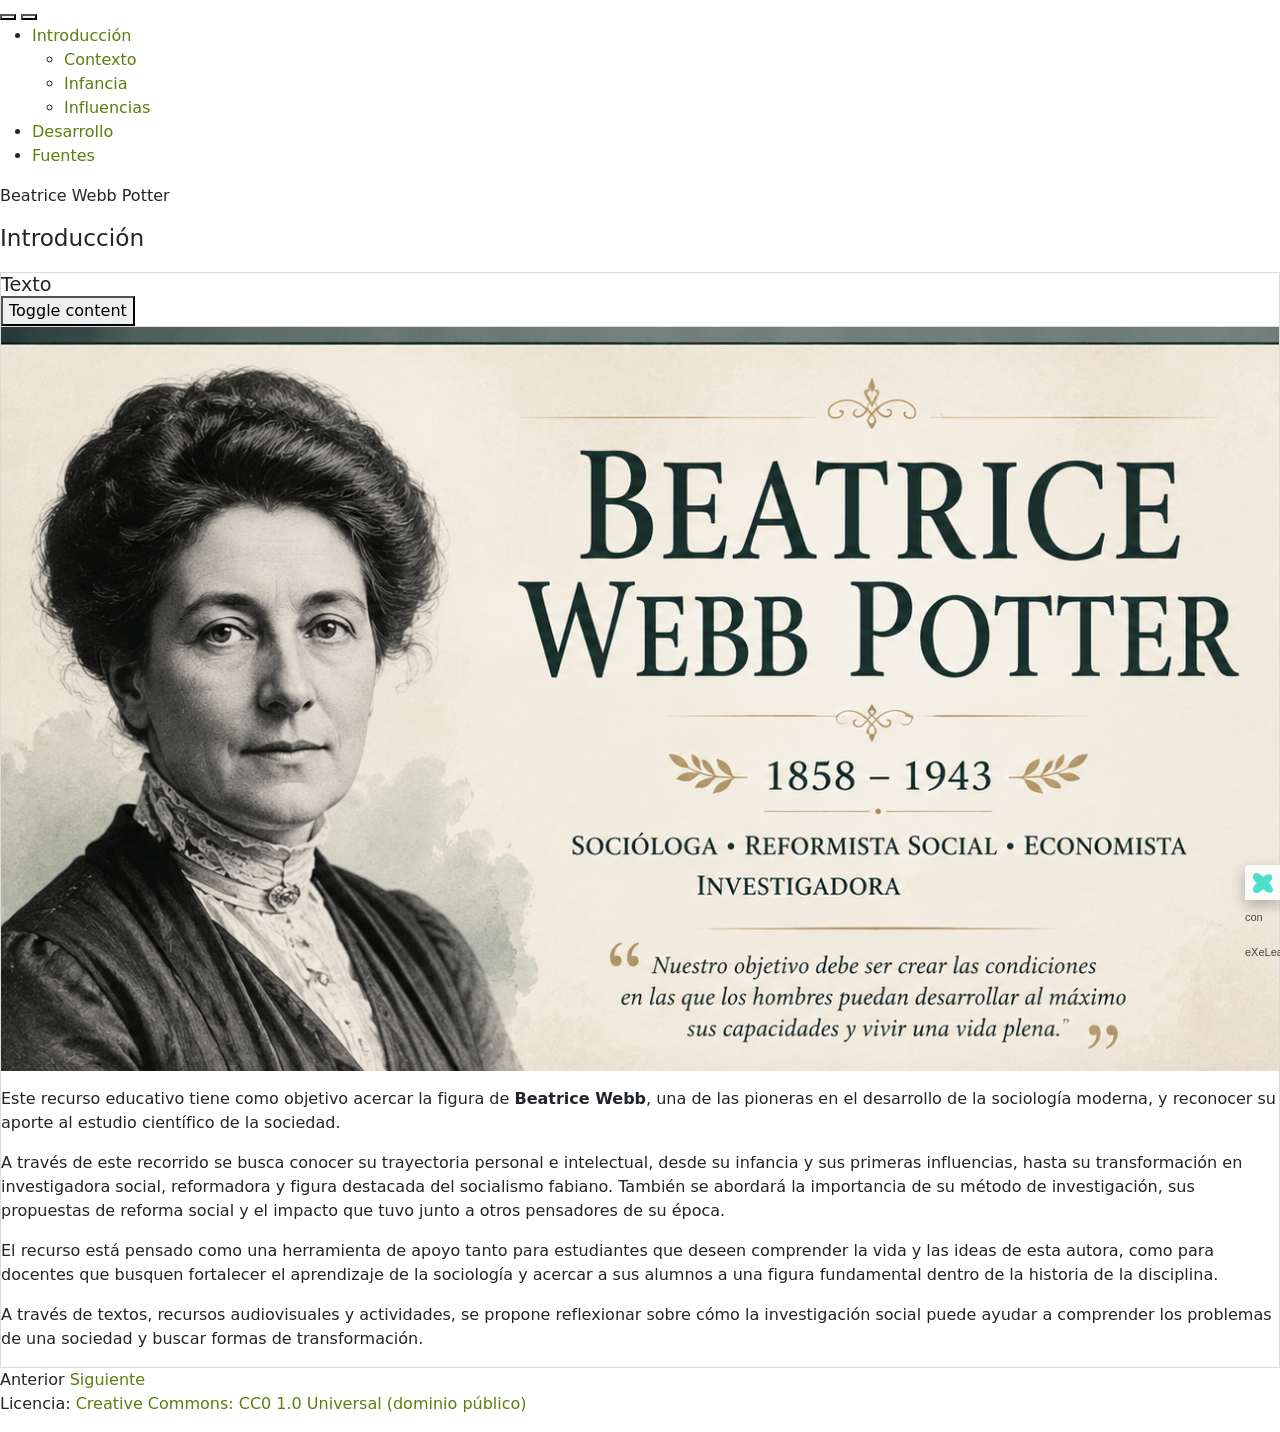
==== index.html @ 9eee787b "Initial commit" ====
<!DOCTYPE html>
<html lang="es" id="exe-index">
<head>
<meta charset="utf-8">
<meta name="generator" content="eXeLearning v4.0.1">
<meta name="viewport" content="width=device-width, initial-scale=1">
<link rel="license" type="text/html" href="https://creativecommons.org/publicdomain/zero/1.0/">
<title>Beatrice Webb Potter</title>
<link rel="icon" type="image/x-icon" href="libs/favicon.ico">
<script>document.querySelector("html").classList.add("js");</script><script src="libs/jquery/jquery.min.js"> </script><script src="libs/common_i18n.js"> </script><script src="libs/common.js"> </script><script src="libs/exe_export.js"> </script><script src="libs/bootstrap/bootstrap.bundle.min.js"> </script><link rel="stylesheet" href="libs/bootstrap/bootstrap.min.css">
<script src="idevices/text/text.js"></script><link rel="stylesheet" href="idevices/text/text.css">
<link rel="stylesheet" href="content/css/base.css"><script src="theme/style.js"> </script><link rel="stylesheet" href="theme/style.css">
</head>
<body class="exe-export exe-web-site">
<script>document.body.className+=" js"</script>
<div class="exe-content exe-export pre-js siteNav-hidden"><a href="#d0e32683-0c1b-454d-bd46-fad62fa782c4" id="skipNav">Skip to content</a> <nav id="siteNav">
<ul>
<li class="active"> <a href="index.html" class="active main-node daddy">Introducción</a>
<ul class="other-section">
<li> <a href="html/contexto.html" class="no-ch">Contexto</a>
</li>
<li> <a href="html/infancia.html" class="no-ch">Infancia</a>
</li>
<li> <a href="html/influencias.html" class="no-ch">Influencias</a>
</li>
</ul>
</li>
<li> <a href="html/desarrollo.html" class="daddy">Desarrollo</a>
<ul class="other-section">
<li> <a href="html/backup---charles-booth.html" class="no-ch">Backup - Charles Booth</a>
</li>
<li> <a href="html/socialismo---socialismo-fabiano.html" class="no-ch">Socialismo - Socialismo Fabiano</a>
</li>
<li> <a href="html/legado.html" class="no-ch">Legado</a>
</li>
<li> <a href="html/obras.html" class="no-ch">Obras</a>
</li>
</ul>
</li>
<li> <a href="html/fuentes.html" class="no-ch">Fuentes</a>
</li>
</ul>
</nav><main id="d0e32683-0c1b-454d-bd46-fad62fa782c4" class="page"> 
<header class="main-header">
<div class="package-header"><p class="package-title">Beatrice Webb Potter</p></div>
<div class="page-header"><h1 class="page-title">Introducción</h1></div>
</header><div id="page-content-d0e32683-0c1b-454d-bd46-fad62fa782c4" class="page-content">
<article id="block-mqtwwbau-8xvc89vkr" class="box">
<header class="box-head no-icon">
<h1 class="box-title">Texto</h1>
<button class="box-toggle box-toggle-on" title="Toggle content">
<span>Toggle content</span>
</button></header>
<div class="box-content">
<div id="idevice-1782416725300-4df7bjcok" class="idevice_node text" data-idevice-path="idevices/text/" data-idevice-type="text" data-idevice-component-type="json" data-idevice-json-data="{&quot;ideviceId&quot;:&quot;idevice-1782416725300-4df7bjcok&quot;}">
<div class="exe-text-template">
    <p><img src="content/resources/ellabea.png" title="Beatrice" width="1292" height="752" alt="Biografía " /></p>
<p>Este recurso educativo tiene como objetivo acercar la figura de <strong>Beatrice Webb</strong>, una de las pioneras en el desarrollo de la sociología moderna, y reconocer su aporte al estudio científico de la sociedad.</p>
<p>A través de este recorrido se busca conocer su trayectoria personal e intelectual, desde su infancia y sus primeras influencias, hasta su transformación en investigadora social, reformadora y figura destacada del socialismo fabiano. También se abordará la importancia de su método de investigación, sus propuestas de reforma social y el impacto que tuvo junto a otros pensadores de su época.</p>
<p>El recurso está pensado como una herramienta de apoyo tanto para estudiantes que deseen comprender la vida y las ideas de esta autora, como para docentes que busquen fortalecer el aprendizaje de la sociología y acercar a sus alumnos a una figura fundamental dentro de la historia de la disciplina.</p>
<p>A través de textos, recursos audiovisuales y actividades, se propone reflexionar sobre cómo la investigación social puede ayudar a comprender los problemas de una sociedad y buscar formas de transformación.</p>
</div>
</div>
</div>
</article>
</div></main><div class="nav-buttons">
<span class="nav-button nav-button-left" aria-hidden="true"><span>Anterior</span></span>
<a href="html/contexto.html" title="Siguiente" class="nav-button nav-button-right"><span>Siguiente</span></a>
</div>
<footer id="siteFooter"><div id="siteFooterContent"> <div id="packageLicense" class="cc cc-0"> <p> <span class="license-label">Licencia: </span><a href="https://creativecommons.org/publicdomain/zero/1.0/" class="license">Creative Commons: CC0 1.0 Universal (dominio público)</a></p>
</div>
</div></footer>
</div>
<p id="made-with-eXe"> <a href="https://exelearning.net/" target="_blank" rel="noopener"> <span>Creado con eXeLearning <span>(Ventana nueva)</span></span></a></p>
</body>
</html>
---- idevices/text/text.css ----
/* Text iDevice (export CSS) */
.exe-text-activity > div {
    display: flow-root;
}

.exe-text-activity div.inline {
    display: flex;
}

.exe-text-activity div.inline dt {
    margin: 0 0 0 auto;
}

.exe-text-activity div.inline dd {
    margin-left: 10px;
}

.idevice_node.text .iDevice_buttons.feedback-button {
    margin-bottom: 1em;
}
---- content/css/base.css ----
.exe-content{
  background: #fff;
}

.exe-content .page-title{
  font-size: 1.45em;
}

.exe-content .box{
  margin-top: 20px;
  border: 1px solid #dbdbdb;
}

.exe-content .box-head {
  border-bottom: 1px solid #dbdbdb;
}

.exe-export .no-header .box-head {
  border-bottom: 0;
}

.exe-content .box-head .box-title {
  margin: 0;
  font-size: 1.2em;
}

.exe-content a{
  color: #5a7f0c;
}

.exe-content a:hover,
.exe-content a:focus{
  color: #71a300;
}

.exe-content h2{
  font-size: 1.45em;
}
.exe-content h3{
  font-size: 1.35em;
}
.exe-content h4{
  font-size: 1.25em;
}
.exe-content h5{
  font-size: 1.15em;
}

.exe-content a {
    text-decoration: none
}

.exe-content a:hover,
.exe-content a:focus {
    text-decoration: underline
}

/* Underlined links */
.box-content a {
    text-decoration: underline;
}
.box-content a:hover {
    text-decoration: none;
}
.box-content a:focus {
    text-decoration: underline;
}

@media print {
    .external-iframe-src {
        display: block !important;
        margin: 2em 0;
        font-size: .95em;
        text-align: center
    }

    #made-with-eXe {
        display: none
    }
}

.external-iframe {
    border: 0
}

.pre-code {
    background: #112C4A;
    color: #E7ECF1;
    font-family: Monaco, Courier, monospace;
    border-radius: 9px;
    font-size: 12px;
    margin: 2em 1em;
    overflow: auto;
    padding: 20px
}

.highlighted-code {
    margin: 2em 1em;
}

.exe-dl {
    margin-bottom: 2em;
    margin-left: 1.5em
}

.exe-dl dt {
    font-weight: bold
}

.exe-dl dd {
    margin: 1em 1.5em
}

.js .exe-dl dt {
    margin: 1.2em 0 0 0
}

.exe-dl dt a {
    text-decoration: underline
}

.exe-dl .icon {
    font-family: Arial, sans-serif;
    display: block;
    width: 20px;
    height: 20px;
    font-size: 16px;
    margin-right: 1em;
    line-height: 20px;
    text-align: center;
    float: left;
    border-radius: 2px;
    position: relative
}

@media all and (min-width: 1px) {
    .exe-dl dt a {
        align-items: center;
        display: flex;
        text-decoration: none
    }

    .exe-dl .icon {
        height: 18px;
        line-height: 18px;
        width: 18px;
        padding: 1px;
        font: 18px monospace;
        font-weight: bold;
        display: flex;
        justify-content: center;
        align-items: center
    }
}

.exe-dl-toggler {
    height: 20px;
    margin: 1.5em
}

.exe-dl-toggler a {
    margin-left: 0;
    font-weight: bold
}

.js .exe-dl dd {
    display: none;
    padding-left: 0;
    margin: 1em 1em 1em 37px
}

/* Math */
.exe-math {
    display: block;
    margin: 2em 0
}

.exe-math,
.MathJax_Display {
    text-align: left !important
}

.exe-math.position-center,
.position-center .MathJax_Display,
[style*="text-align: center"] .MathJax_Display {
    text-align: center !important
}

.exe-math.position-right,
.position-right .MathJax_Display,
[style*="text-align: right"] .MathJax_Display {
    text-align: right !important
}

.js .show-image .exe-math-code,
.js .show-code .exe-math-img {
    display: none
}

.exe-math-links {
    font-size: .85em
}

.exe-math-inline {
    display: inline;
    margin: 0 .1em !important
}

/* TinyMCE: Images and media */
.exe-figure {
    margin: 2em 0;
    max-width: 100%
}

.position-center {
    margin: 2em auto
}

.position-right {
    margin: 2em 0 2em auto
}

.float-left {
    float: left;
    margin: .5em 1.5em 1em 0
}

.float-right {
    float: right;
    margin: .5em 0 1em 2em
}

.figcaption {
    padding-top: .2em
}

.figcaption.header {
    padding-top: 0;
    padding-bottom: .2em
}

/* TinyMCE templates */
.exe-layout-2-cols,
.exe-layout-3-cols {
    width: 100%
}

.exe-col{
    box-sizing: content-box;
}

.exe-layout-2-cols .exe-col {
    float: left;
    width: 49%
}

.exe-layout-2-cols .exe-col-1 {
    padding-right: 1%
}

.exe-layout-2-cols .exe-col-2 {
    padding-left: 1%
}

.exe-layout-2-30-70 .exe-col {
    width: 69%
}

.exe-layout-2-30-70 .exe-col-1 {
    width: 29%
}

.exe-layout-2-70-30 .exe-col {
    width: 29%
}

.exe-layout-2-70-30 .exe-col-1 {
    width: 69%
}

.exe-layout-3-cols .exe-col {
    float: left;
    width: 32%
}

.exe-layout-3-cols .exe-col-1,
.exe-layout-3-cols .exe-col-2 {
    padding-right: 2%
}

pre.mermaid {
    margin: 1.5em 0;
    text-align: center;
    width: 100%;
    min-width: 200px;
}

/* Blocks */
.exe-block-warning {
    background: #FCF8E3;
    color: #796034;
    border: 1px solid #FAEBCC;
    padding: 0 1em;
    border-radius: 4px
}

p.exe-block-warning {
    padding: 1em
}

.exe-block-alert {
    background: #ffc;
    color: #855000;
    border: 1px solid #FFF099;
    padding: 0 1em;
    border-radius: 4px
}

p.exe-block-alert {
    padding: 1em
}

.exe-block-danger {
    background: #FEF0EF;
    color: #973C3B;
    border: 1px solid #F3DADD;
    padding: 0 1em;
    border-radius: 4px
}

p.exe-block-danger {
    padding: 1em
}

.exe-block-info {
    background: #E1F1F9;
    color: #2B627D;
    border: 1px solid #C9EDF4;
    padding: 0 1em;
    border-radius: 4px
}

p.exe-block-info {
    padding: 1em
}

.exe-block-success {
    background: #E5F3E0;
    color: #336634;
    border: 1px solid #DEEDD1;
    padding: 0 1em;
    border-radius: 4px
}

p.exe-block-success {
    padding: 1em
}

.exe-content .exe-block-warning a,
.exe-content .exe-block-warning a:hover,
.exe-content .exe-block-warning a:focus {
    color: #4F360A
}

.exe-content .exe-block-alert a,
.exe-content .exe-block-alert a:hover,
.exe-content .exe-block-alert a:focus {
    color: #5B2600
}

.exe-content .exe-block-danger a,
.exe-content .exe-block-danger a:hover,
.exe-content .exe-block-danger a:focus {
    color: #6D1211
}

.exe-content .exe-block-info a,
.exe-content .exe-block-info a:hover,
.exe-content .exe-block-info a:focus {
    color: #063853
}

.exe-content .exe-block-success a,
.exe-content .exe-block-success a:hover,
.exe-content .exe-block-success a:focus {
    color: #093C0A
}

div.exe-block-warning,
div.exe-block-alert,
div.exe-block-danger,
div.exe-block-info,
div.exe-block-success {
    margin: 1em 0
}

/* RTL support */
body [dir='rtl'] {
    text-align: start
}

/* Autoclear */
.exe-content .idevice_body,
.exe-clear {
    overflow: auto
}

/* JavaScript on/offf */
.js-hidden {
    display: none;
}

.exe-hidden,
.js-required,
.js .js-hidden,
.exe-mindmap-code {
    display: none
}

.js .js-required {
    display: block
}

.box-toggle {
    display: none;
}

.js .box-toggle {
    display: inline-block;
}

.sr-av,
.js .js-sr-av,
.exe-hidden-accessible,
.js .exe-tooltip-text {
    position: absolute;
    overflow: hidden;
    clip: rect(0 0 0 0);
    clip: rect(0, 0, 0, 0);
    height: 0
}

/* Tables */
.exe-table {
    margin: 2em auto;
    max-width: 100%;
    border: 1px solid #CCC;
    border-collapse: collapse;
    border-spacing: 0
}

.exe-table tr {
    background: #fff
}

.exe-table caption {
    padding: .5em 0;
    text-align: center;
    font-style: italic;
    caption-side: top;
}

.exe-table td,
.exe-table th {
    border: 1px solid #CCC;
    margin: 0;
    padding: 0.5em 1em
}

.exe-table thead {
    background: #ddd;
    color: #000;
    text-align: left
}

.exe-table tr:nth-child(2n-1) td,
.exe-table tbody tr:nth-child(2n-1) th {
    background: #F4F4F4
}

.exe-table tbody tr:nth-child(2n) th {
    background: #F4F4F4
}

.exe-table tbody tr:nth-child(2n-1) th {
    background: #E4E4E4
}

.exe-table thead+tbody tr:nth-child(2n) th {
    background: #fff
}

.exe-table thead+tbody tr:nth-child(2n-1) th {
    background: #F4F4F4
}

.exe-table-minimalist {
    margin: 2em auto;
    border-collapse: collapse
}

.exe-table-minimalist tr {
    background: #fff
}

.exe-table-minimalist thead th {
    color: #000;
    padding: .6em 1.5em .6em .8em;
    border-bottom: 2px solid #CCC;
    text-align: left
}

.exe-table-minimalist td,
.exe-table-minimalist tbody th {
    border-bottom: 1px solid #ccc;
    color: #555;
    padding: .5em 1.5em .5em .8em
}

.exe-table-minimalist tbody tr:hover td,
.exe-table-minimalist tbody tr:hover th {
    color: #222
}

.exe-table-minimalist tr:nth-child(2n-1) td,
.exe-table-minimalist tbody tr:nth-child(2n-1) th {
    background: #F9F9F9
}

.exe-table-minimalist caption {
    text-align: center;
    font-style: italic;
    border-bottom: 2px solid #CCC;
    padding: .6em 0
}

/* Responsive tables */
.exe-table-responsive {
    display: block;
    overflow-x: auto;
    border: none
}

.exe-table-responsive,
.exe-table-responsive th,
.exe-table-responsive tr,
.exe-table-responsive td {
    width: auto !important
}

/* Tooltips */
body .qtip {
    font-size: .85em;
    line-height: 1.5em
}

.qtip .exe-tooltip-text {
    position: relative;
    overflow: auto;
    clip: auto;
    height: auto
}

/* Structured lists */
ol.auto-numbered {
    counter-reset: item
}

.auto-numbered ol {
    counter-reset: item
}

.auto-numbered li {
    display: block
}

.auto-numbered li:before {
    content: counters(item, ".") ".- ";
    counter-increment: item
}

/* Blockquote + Cite */
.exe-quote-cite cite {
    display: block;
    text-align: right;
    margin-top: -.5em
}

/* File information */
.exe-link-data {
    font-size: .8em;
    margin: 0 .2em
}

.exe-link-data abbr {
    cursor: help
}

/* Quote With Authorship */
.styled-qc {
    font-family: Georgia, serif;
    font-style: italic;
    margin: 1.5em 2.5em;
    padding: 0.25em 3.5em;
    position: relative
}

.styled-qc:before {
    display: block;
    content: "\201C";
    font-size: 5em;
    position: absolute;
    left: 0;
    top: -20px
}

/* Responsive design */
iframe,
object,
embed {
    max-width: 100%
}

img,
video {
    max-width: 100%;
    height: auto
}

@media all and (max-width: 992px) {
    .exe-layout-3-cols .exe-col {
        float: none;
        width: 100%;
        padding: 0
    }

    .exe-layout-3-cols .exe-col .exe-figure {
        margin: 2em auto
    }
}

@media all and (max-width: 780px) {
    .styled-qc {
        margin: 1.5em .5em
    }

    .exe-layout-2-cols .exe-col {
        float: none;
        width: 100%;
        padding: 0
    }

    .exe-layout-2-cols .exe-col .exe-figure {
        margin: 2em auto
    }
}

/* Made with eXeLearning */
#made-with-eXe {
    margin: 0;
    position: fixed;
    bottom: 0;
    right: 0
}

#made-with-eXe a {
    text-decoration: none;
    box-shadow: rgba(0, 0, 0, 0.35) 0px 5px 15px;
    border-top-left-radius: 4px;
    color: #222;
    font-size: 11px;
    font-family: Arial, sans-serif;
    line-height: 35px;
    width: 35px;
    height: 35px;
    background: #fff url(../img/exe_powered_logo.png) no-repeat 3px 50%;
    display: block;
    background-size: auto 20px;
    text-decoration: none;
    transition: .5s;
    opacity: .8
}

#made-with-eXe span {
    padding-left: 35px;
    padding-right: 5px
}

#made-with-eXe span span {
    position: absolute;
    overflow: hidden;
    clip: rect(0 0 0 0);
    clip: rect(0, 0, 0, 0);
    height: 0
}

#made-with-eXe a:hover {
    width: auto;
    padding: 0 5px;
    background-position: 5px 50%;
    opacity: 1
}

/* Search bar */
#exe-client-search-reset {
    display: none;
}
#exe-client-search-reset.visible {
    display: inline;
}
.exe-client-search-result{
    padding:0;
    background-color: #FFF3A0;
    color: #1A1A1A;
}

/* Box toggler */
.exe-export article.minimized .box-content{
    display: none;
}

/* BOX no visible */
.exe-export article.novisible.box{
    display: none  !important;
}

/* iDevice no visible */
.exe-export article.box .idevice_node.novisible{
    display: none  !important;
}

/* Teacher mode */
html:not(.mode-teacher) .js .teacher-only {
    display: none !important;
}

/* ========================================
   Architecture v3.1 - Common Theme Overrides
   ========================================
   These rules support the new HTML structure and
   load BEFORE theme-specific styles.
   ======================================== */

/* Navigation: Hide nested sections by default, show active paths */
#siteNav .other-section {
    display: none;
}
#siteNav li.active > .other-section,
#siteNav li.current-page-parent > .other-section {
    display: block;
}

/* Site footer extra section */
#siteFooterExtra {
    margin-bottom: 2em;
    color: #555;
    font-size: 0.95em;
}

/* Skip navigation link */
#skipNav {
    position: fixed;
    top: -50px;
    left: 50%;
    transform: translateX(-50%);
    background-color: #000;
    color: #fff;
    text-align: center;
    font-weight: bold;
    font-size: 0.95em;
    text-decoration: underline;
    padding: 0.5em 1em;
    z-index: 1000;
    display: inline-block;
    box-shadow: 0 2px 5px rgba(0,0,0,0.3);
    outline: 3px solid #fff;
    outline-offset: -3px;
    transition: top 0.3s ease, opacity 0.3s ease;
}

#skipNav:focus {
    top: 5px;
}

/* Print styles for header elements */
@media print {
    body #header,
    body #emptyHeader,
    body #nodeDecoration {
        height: auto !important;
        min-height: 0;
        border: none;
        padding: 0;
    }
    body #headerContent {
        padding-top: 40px;
    }
}
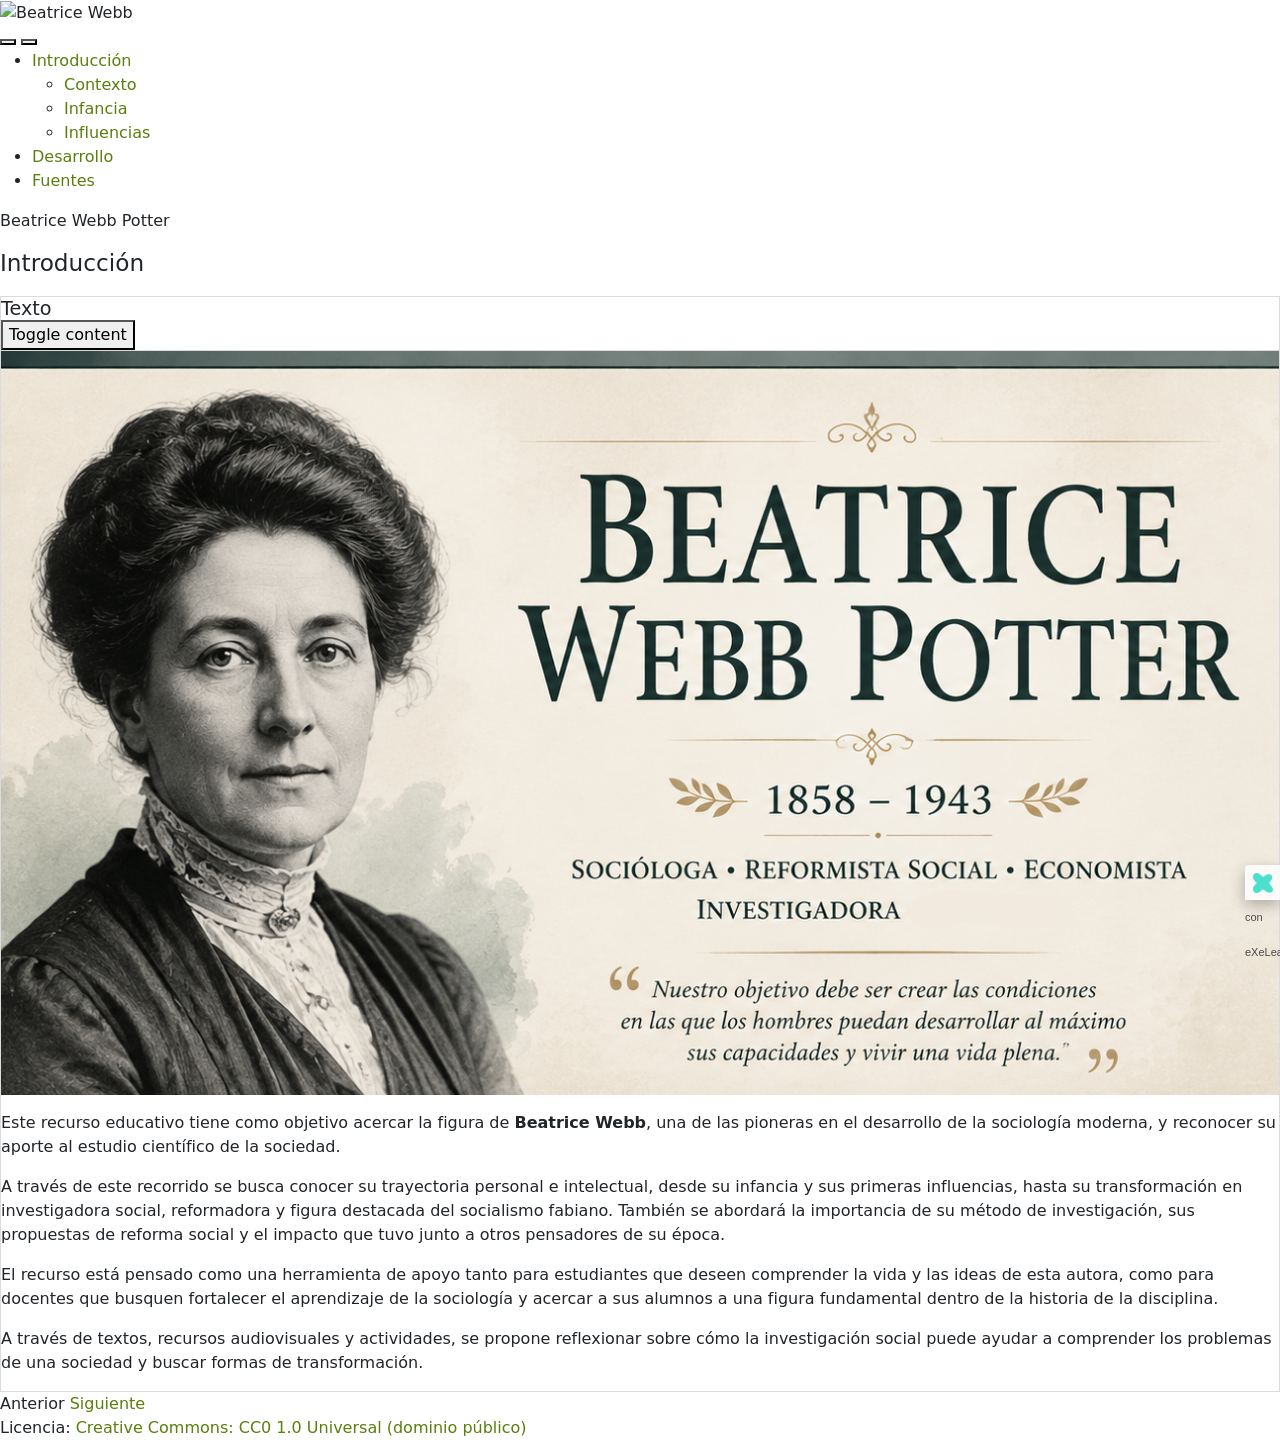
==== commit 1fcad5bf: "Update index.html" ====
--- a/index.html
+++ b/index.html
@@ -12,6 +12,9 @@
 <link rel="stylesheet" href="content/css/base.css"><script src="theme/style.js"> </script><link rel="stylesheet" href="theme/style.css">
 </head>
 <body class="exe-export exe-web-site">
+<header class="cabecera">
+<img src="images/cabecera.png" alt="Beatrice Webb">
+</header>
 <script>document.body.className+=" js"</script>
 <div class="exe-content exe-export pre-js siteNav-hidden"><a href="#d0e32683-0c1b-454d-bd46-fad62fa782c4" id="skipNav">Skip to content</a> <nav id="siteNav">
 <ul>
@@ -73,4 +76,4 @@
 </div>
 <p id="made-with-eXe"> <a href="https://exelearning.net/" target="_blank" rel="noopener"> <span>Creado con eXeLearning <span>(Ventana nueva)</span></span></a></p>
 </body>
-</html>+</html>
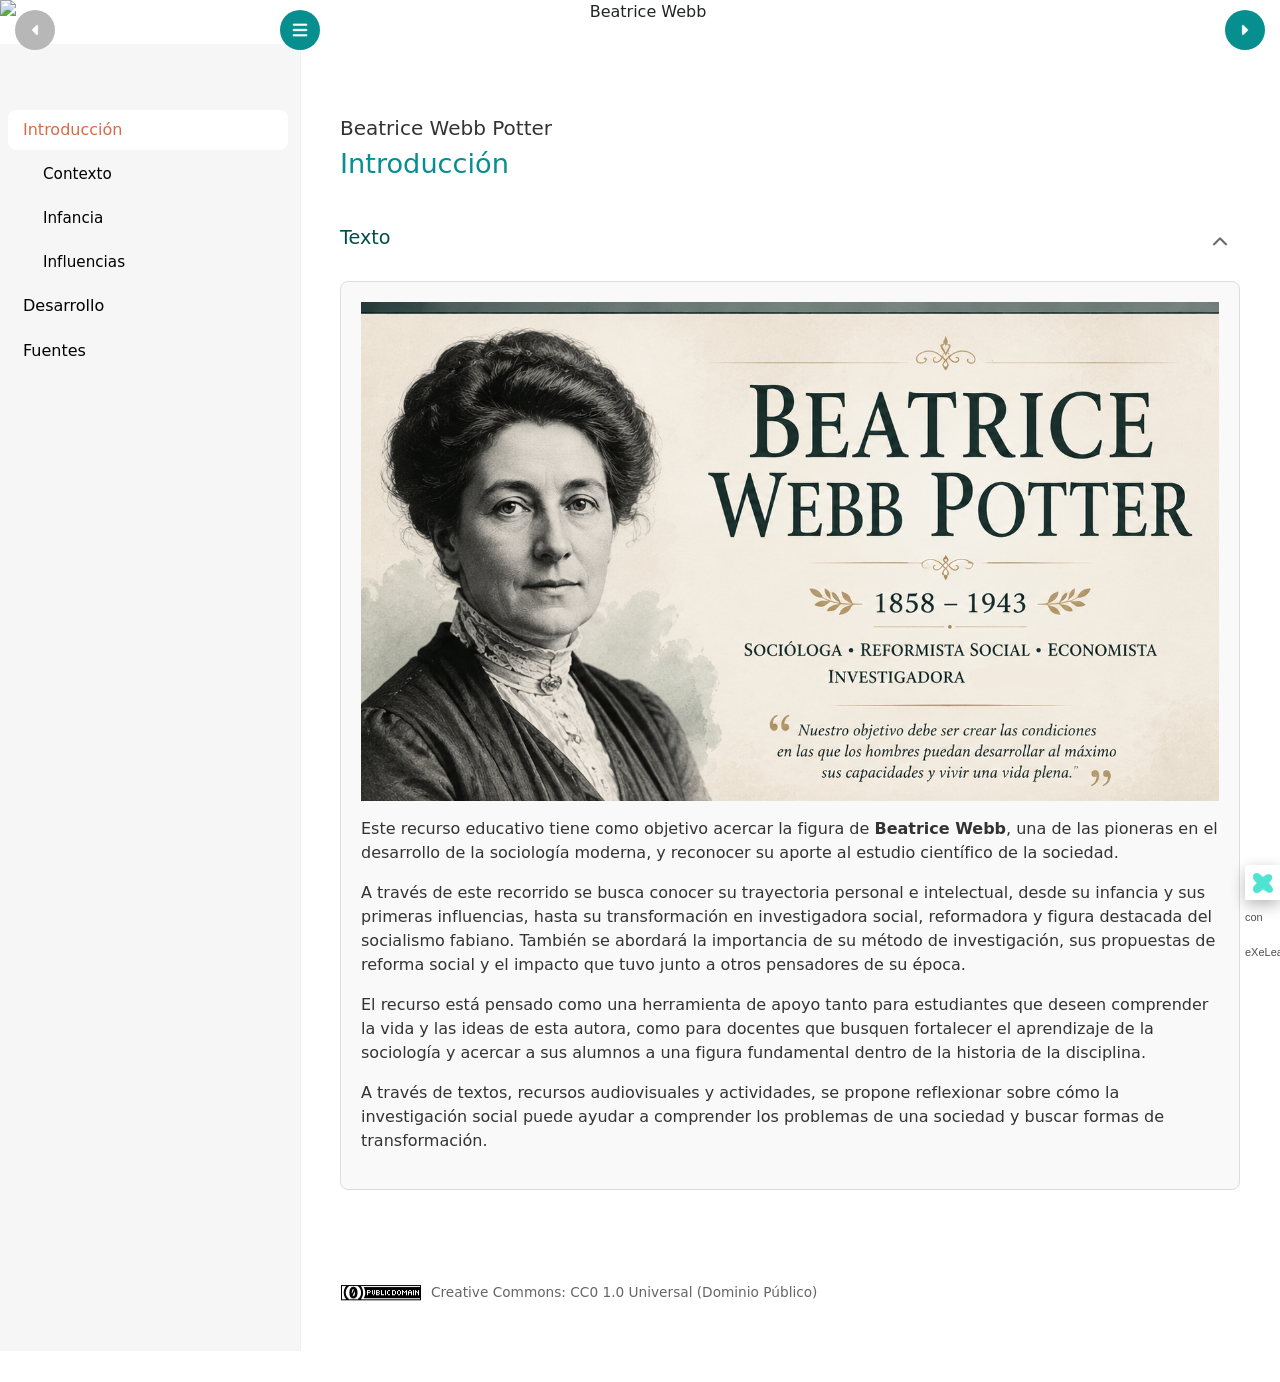
==== commit f6cc5a5f: "Update index.html" ====
--- a/index.html
+++ b/index.html
@@ -13,7 +13,7 @@
 </head>
 <body class="exe-export exe-web-site">
 <header class="cabecera">
-<img src="images/cabecera.png" alt="Beatrice Webb">
+<img src="content/resources/cabecera.png" alt="Beatrice Webb">
 </header>
 <script>document.body.className+=" js"</script>
 <div class="exe-content exe-export pre-js siteNav-hidden"><a href="#d0e32683-0c1b-454d-bd46-fad62fa782c4" id="skipNav">Skip to content</a> <nav id="siteNav">
--- a/theme/style.css
+++ b/theme/style.css
@@ -0,0 +1,795 @@
+/* Default style (to review) */
+
+body.exe-export {
+    padding: 1em 0;
+}
+
+body.exe-web-site {
+    padding: 0;
+}
+
+.exe-content a {
+    color: #d76b4a;
+}
+
+.exe-content a:hover,
+.exe-content a:focus {
+    color: #993d28;
+}
+
+#node-content-container.exe-content #node-content {
+    padding-top: 20px;
+    padding-bottom: 20px;
+    max-width: 1280px;
+    margin: 0 auto;
+    display: block;
+}
+
+.exe-content {
+    color: #333;
+    background-color: #fff;
+}
+
+.js .exe-export .exe-content {
+    min-height: 100vh;
+}
+
+/* iframe */
+.js .in-iframe .exe-content {
+    min-height: 0;
+}
+
+.exe-content .package-title {
+    font-size: 1.25rem;
+    font-weight: 300;
+    margin-bottom: .4em;
+    line-height: 1.2em;
+}
+
+.exe-content .page-title {
+    color: #078e8e;
+    font-size: 1.7rem;
+    text-align: left;
+}
+
+.exe-single-page .package-header .package-title {
+    color: #333;
+    font-size: 1.25rem;
+    font-weight: 300;
+    text-align: left;
+    margin-bottom: 2em;
+}
+
+.exe-single-page .package-node {
+    margin-bottom: 3.5em;
+}
+
+.exe-single-page .package-subtitle {
+    top: -2.1em;
+}
+
+.exe-single-page main.page>section {
+    min-height: 4em;
+}
+
+.exe-content .box {
+    margin: 20px 0;
+    border: none;
+    background-color: #fff;
+}
+
+.exe-web-site .exe-content .box {
+    margin: 40px 0;
+}
+
+.exe-content .box-head {
+    border-bottom: 0;
+}
+
+#node-content-container .box-content {
+    background: #FCFCFC;
+    border: 1px solid #ECECEC;
+    padding: 10px;
+    border-radius: 8px;
+}
+article.box.idevice-element-in-content[mode="export"] .idevice_node {
+    background: none;
+}
+
+#node-content-container.exe-content .box.hidden-idevices {
+    border-style: solid;
+}
+
+.exe-content .box header {
+    min-height: 60px;
+}
+
+.exe-content .box-title {
+    color: #054d4d;
+    font-size: 1.5rem;
+}
+
+.exe-content .box-head .exe-icon {
+    float: left;
+}
+
+.exe-web-site .page-content,
+#exe-client-search,
+.exe-web-site main>header,
+.exe-web-site #siteFooterContent,
+.exe-export .exe-content {
+    max-width: 1280px;
+    padding: 0 20px;
+    margin: 0 auto;
+}
+
+.exe-web-site .exe-content {
+    max-width: none;
+    padding: 0;
+}
+
+.exe-export main {
+    padding-top: 1.5em;
+}
+
+.exe-web-site main {
+    padding-top: 4.5em;
+}
+
+/* siteNav */
+#siteNav {
+    float: left;
+    background: #f6f6f6;
+    width: 300px;
+    padding-top: 66px;
+    padding-left: 8px;
+}
+
+.exe-web-site .exe-content {
+    box-shadow:
+        inset 300px 0 0 0 #f6f6f6,
+        inset 301px 0 0 0 #f0f0f0;
+}
+
+/* False left column in iframe */
+html.js .in-iframe.exe-web-site::after {
+    content: "";
+    position: absolute;
+    top: 0;
+    left: 0;
+    width: 301px; /* fake column width */
+    height: 100%;
+    background:#f6f6f6;
+    /* simulate border-right */
+    box-shadow: inset -1px 0 0 0 #f0f0f0;
+    pointer-events: none;
+    z-index: -1;
+}
+/* No false left column when the menu is hidden */
+body.siteNav-off::after{
+    display: none;
+}
+
+#siteFooter {
+    margin-bottom: 2em;
+    color: #555;
+    font-size: 0.95em;
+}
+
+#siteNav .other-section {
+    display: none;
+}
+
+#sidebar-nav.fixed {
+    position: fixed;
+}
+
+body.siteNav-off #siteNav {
+    display: none;
+}
+
+body.siteNav-off .exe-content {
+    box-shadow: none;
+}
+
+.exe-web-site main.page {
+    padding-top: 4.5em;
+    padding-left: 320px;
+    padding-right: 20px;
+}
+
+.exe-web-site #siteFooter {
+    padding: 20px 20px 20px 320px;
+}
+
+body.siteNav-off main.page,
+body.siteNav-off #siteFooter {
+    padding-left: 20px;
+}
+
+#siteNav ul {
+    margin: 0;
+    padding: 0;
+    list-style: none;
+}
+
+#siteNav ul ul {
+    margin-top: 5px;
+}
+
+#siteNav li {
+    margin: 0 0 5px 0;
+    padding: 0;
+    list-style: none;
+}
+
+#siteNav a {
+    color: #000;
+    display: block;
+    padding: 8px 15px;
+    border-radius: 8px;
+    max-width: 280px;
+    transition: background-color 0.5s ease;
+}
+
+#siteNav a.active {
+    background: #fff;
+    color: #d76b4a;
+}
+
+#siteNav a.highlighted-link {
+    color: #d76b4a;
+    background: #ededed;
+}
+
+#siteNav a.highlighted-link:hover,
+#siteNav a.highlighted-link:focus {
+    background: #fff;
+}
+
+#siteNav a:hover {
+    background: #f2f2f2;
+    text-decoration: none;
+}
+
+#siteNav ul ul a {
+    padding-left: 35px;
+    font-size: 0.95em;
+}
+
+#siteNav ul ul ul a {
+    padding-left: 55px;
+    font-size: 0.9em;
+}
+
+#siteNav ul ul ul ul a {
+    padding-left: 75px;
+}
+
+/* pagination */
+.nav-buttons .nav-button,
+button.toggler {
+    position: fixed;
+    top: 10px;
+    left: 15px;
+    display: block;
+    width: 40px;
+    height: 40px;
+    background: #078e8e url(img/icons.png) no-repeat 0 0;
+    background-size: auto 40px;
+    border-radius: 50%;
+    z-index: 999;
+    border: 0;
+    transition: background-color 0.5s ease;
+}
+
+.nav-buttons span.nav-button {
+    cursor: not-allowed;
+    background-color: #b7b7b7;
+}
+
+.nav-buttons .nav-button-left {
+    background-position: -80px 0;
+}
+
+.nav-buttons .nav-button-right {
+    background-position: -120px 0;
+}
+
+button#searchBarTogger {
+    background-position: -40px 0;
+    display: none;
+}
+
+.exe-search-on #searchBarTogger {
+    display: inline;
+}
+
+button#siteNavToggler {
+    left: 280px;
+}
+
+button#searchBarTogger {
+    left: 330px;
+}
+
+body.siteNav-off button#siteNavToggler {
+    left: 65px;
+}
+
+body.siteNav-off button#searchBarTogger {
+    left: 115px;
+}
+
+.nav-buttons a:hover,
+.nav-buttons a:focus,
+button.toggler:hover,
+button.toggler:focus {
+    background-color: #066d6d;
+    border-color: #066d6d;
+}
+
+.nav-buttons .nav-button span,
+.box-toggle span,
+#exe-client-search-reset span,
+#packageLicense .license-label {
+    position: absolute;
+    clip: rect(1px 1px 1px 1px);
+    /* IE6, IE7 */
+    clip: rect(1px, 1px, 1px, 1px);
+}
+
+.package-subtitle {
+    font-size: .95em;
+    color: #666;
+    position: relative;
+    top: -.15em;
+}
+
+.nav-buttons .nav-button-right {
+    left: auto;
+    right: 15px;
+}
+
+/* Box toggler */
+.exe-export .box {
+    position: relative;
+}
+
+.exe-export .box-toggle {
+    width: 40px;
+    height: 40px;
+    background: url(img/icons.png) no-repeat -200px 0;
+    background-size: auto 40px;
+    border-radius: 50%;
+    border: 0;
+    position: absolute;
+    top: 0;
+    right: 0;
+    opacity: 0.6;
+}
+
+.exe-export .box-head:hover .box-toggle,
+.exe-export .box-toggle:focus {
+    opacity: 1;
+}
+
+.exe-export .no-header .box-toggle {
+    top: -10px;
+}
+
+.exe-export .minimized .box-toggle {
+    background-position: -160px 0;
+}
+
+#node-content-container.exe-content .box-head .exe-icon {
+    width: 60px;
+    height: 60px;
+    font-size: 40px;
+}
+
+#node-content-container.exe-content .box-head .exe-icon img {
+    height: 40px;
+}
+
+.exe-export .box-icon img {
+    display: block;
+    float: left;
+    margin-right: 10px;
+}
+
+.exe-export .box-icon img {
+    width: 40px;
+    height: auto;
+}
+
+.exe-export .box-title {
+    padding-top: 5px;
+}
+
+.exe-export .box.minimized .box-head {
+    border-bottom: 1px solid #ddd;
+}
+
+.exe-export .box.no-header.minimized .box-head {
+    border-color: #fff;
+}
+
+.exe-export .box .box-content {
+    background: #f9f9f9;
+    border: 1px solid #ddd;
+    padding: 20px;
+    border-radius: 8px;
+    overflow: auto;
+}
+
+.exe-export .box.no-header .box-content {
+    background: none;
+    border: none;
+    padding: 20px 0;
+}
+
+/* Search bar */
+#exe-client-search {
+    display: none;
+    margin-bottom: 30px;
+}
+
+#exe-client-search-text {
+    max-width: 80%;
+    max-width: calc(100% - 90px);
+    display: inline;
+}
+
+#exe-client-search-submit {
+    text-indent: -999em;
+    background: #078e8e url(img/icons.png) no-repeat -41px -1px;
+    background-size: auto 40px;
+    width: 38px;
+    height: 38px;
+    border: none;
+    border-radius: 4px;
+}
+
+#exe-client-search-reset.visible {
+    background: url(img/icons.png) no-repeat -242px -1px;
+    background-size: auto 40px;
+    width: 38px;
+    height: 38px;
+    display: inline-block;
+    vertical-align: middle;
+    position: relative;
+    top: -3px;
+    left: -5px;
+    opacity: 0.6;
+    border-radius: 4px;
+}
+
+#exe-client-search-reset:hover,
+#exe-client-search-reset:focus {
+    opacity: 1;
+}
+
+#exe-client-search-submit:hover,
+#exe-client-search-submit:focus {
+    background-color: #066d6d;
+}
+
+#exe-client-search-results-list ul,
+#exe-client-search-results-list li {
+    margin: 2em 0;
+    padding: 0;
+    list-style: none;
+}
+
+#exe-client-search-results-list li {
+    margin: 0 0 1em 0;
+}
+
+#exe-client-search-results-list p {
+    margin-top: 2em;
+}
+
+/* Licenses */
+#packageLicense {
+    text-align: left;
+    font-size: 0.9em;
+    color: #555;
+    line-height: 1em;
+    margin: 2.5em 0 2em 0;
+    border: 1px solid transparent;
+    border-radius: 2px;
+}
+
+#packageLicense p {
+    margin: 0;
+}
+
+#packageLicense a {
+    color: #666;
+    text-transform: capitalize;
+    display: inline-block;
+    white-space: nowrap;
+    text-overflow: ellipsis;
+    max-width: 100%;
+    overflow: hidden;
+    line-height: 15px;
+}
+
+#packageLicense a:hover,
+#packageLicense a:focus {
+    text-decoration: none;
+    color: #d76b4a;
+}
+
+#packageLicense.propietary {
+    position: absolute;
+    overflow: hidden;
+    clip: rect(0, 0, 0, 0);
+    height: 0;
+}
+
+#packageLicense.cc {
+    padding: 0 20px 0 90px;
+    background: url(img/licenses.gif) no-repeat 0 0;
+}
+
+#packageLicense.cc-by-sa {
+    background-position: 0 -100px;
+}
+
+#packageLicense.cc-by-nd {
+    background-position: 0 -200px;
+}
+
+#packageLicense.cc-by-nc {
+    background-position: 0 -300px;
+}
+
+#packageLicense.cc-by-nc-sa {
+    background-position: 0 -400px;
+}
+
+#packageLicense.cc-by-nc-nd {
+    background-position: 0 -500px;
+}
+
+#packageLicense.cc-0 {
+    background-position: 0 -600px;
+}
+
+/* iDevice buttons */
+.exe-content .iDevice_buttons input,
+.exe-content .iDevice_buttons button {
+    background: #fff;
+    color: #555;
+    border: 1px solid #ccc;
+    padding: 4px 10px;
+    border-radius: 4px;
+    transition: 0.5s ease;
+}
+
+.exe-content .iDevice_buttons input:hover,
+.exe-content .iDevice_buttons input:focus,
+.exe-content .iDevice_buttons button:hover,
+.exe-content .iDevice_buttons button:focus {
+    box-shadow: 2px 2px 4px #dbdbdb;
+    color: #000;
+    border-color: #bbb;
+}
+
+/* Page counter */
+.page-counter {
+    display: inline;
+    float: right;
+    margin: 0 0 0.5em 20px;
+    font-size: 0.9em;
+    color: #777;
+    font-weight: 300;
+}
+
+.page-counter .page-counter-sep {
+    margin: 0 0.1em;
+}
+
+.exe-web-site .page-counter {
+    position: fixed;
+    top: 18px;
+    right: 70px;
+    margin: 0;
+    font-size: 0.9em;
+    color: #777;
+    padding: 0 8px;
+    border-radius: 4px;
+    text-align: left;
+}
+
+/* Teacher mode */
+#teacher-mode-toggler-wrapper {
+    float: right;
+    margin: 0 0 0 1em;
+}
+
+#teacher-mode-toggler.form-check-input:checked {
+    background-color: #078e8e;
+    border-color: #078e8e;
+    font-size: 0.9em;
+    margin-right: 0.6em;
+}
+
+label[for="teacher-mode-toggler"] {
+    font-size: 0.9em;
+    color: #777;
+    position: relative;
+    top: -0.2em;
+}
+
+/* Bootstrap buttons */
+.exe-content .btn-primary {
+    background-color: #066d6d;
+    border-color: #066d6d;
+}
+
+.exe-content .btn-primary:hover,
+.exe-content .btn-primary:focus {
+    background-color: #078e8e;
+    border-color: #078e8e;
+}
+
+/* Responsive design */
+@media (max-width: 767.98px) {
+    #siteNav {
+        width: 251px;
+    }
+
+    .exe-web-site .exe-content {
+        box-shadow:
+            inset 251px 0 0 0 #f6f6f6,
+            inset 252px 0 0 0 #f0f0f0;
+    }
+
+    /* False left column in iframe */
+    html.js .in-iframe.exe-web-site::after {
+        width: 252px; /* fake column width */
+    }
+
+    #siteNav a {
+        max-width: 235px;
+    }
+
+    button#siteNavToggler {
+        left: 232px;
+    }
+
+    button#searchBarTogger {
+        left: 282px;
+    }
+
+    .exe-web-site main.page,
+    .exe-web-site #siteFooter {
+        padding-left: 270px;
+    }
+}
+
+@media (max-width: 575.98px) {
+    #siteNav {
+        width: 100%;
+        float: none;
+        padding: 68px 10px 20px 10px;
+        min-height: 0 !important;
+        height: auto !important;
+    }
+
+    /* No false left column */
+    .exe-web-site .exe-content {
+        box-shadow: none;
+    }
+    body.exe-web-site::after {
+        display: none;
+    }
+
+    body.exe-web-site main.page {
+        padding-top: 2.5em;
+        padding-left: 0;
+    }
+
+    body.exe-web-site #siteFooter {
+        padding-left: 0;
+    }
+
+    .exe-web-site.siteNav-off main.page {
+        padding-top: 5.5em;
+    }
+
+    .nav-buttons .nav-button,
+    button.toggler {
+        position: absolute;
+    }
+
+    #siteNav a {
+        max-width: 100%;
+    }
+
+    #sidebar-nav.fixed {
+        position: relative;
+    }
+
+    button#siteNavToggler {
+        left: 65px;
+    }
+
+    button#searchBarTogger {
+        left: 115px;
+    }
+
+    .exe-web-site .page-counter {
+        background: none;
+        position: absolute;
+    }
+
+    .exe-web-site .page-counter .page-counter-label {
+        position: absolute;
+        clip: rect(1px 1px 1px 1px);
+        /* IE6, IE7 */
+        clip: rect(1px, 1px, 1px, 1px);
+    }
+}
+
+@media print {
+
+    /* Node in new page: section.package-node{page-break-after:always} */
+    html body.exe-export {
+        background: #fff;
+    }
+
+    .exe-content {
+        color: #000;
+        padding: 0;
+    }
+
+    @page {
+        margin: 1.5cm;
+    }
+
+    /* Uncomment this to print URL after links:
+    a{font-weight:bolder;text-decoration:none!important}
+    a[href^=http]:after{content:" <" attr(href) "> "}
+    */
+    #packageLicense.cc {
+        background: none;
+        padding-left: 0;
+    }
+
+    .exe-export .box-toggle {
+        display: none;
+    }
+
+    /* Website */
+    .exe-web-site #siteNav,
+    .exe-web-site .nav-buttons,
+    .exe-web-site button.toggler {
+        display: none;
+    }
+
+    .exe-web-site #siteFooter,
+    .exe-web-site main.page {
+        padding-left: 0;
+        padding-right: 0;
+    }
+
+    .exe-web-site main.page {
+        padding-top: 1em;
+    }
+}
+.cabecera{
+    width:100%;
+    text-align:center;
+    margin-bottom:20px;
+}
+
+.cabecera img{
+    width:100%;
+    max-height:180px;
+    object-fit:cover;
+    display:block;
+}
